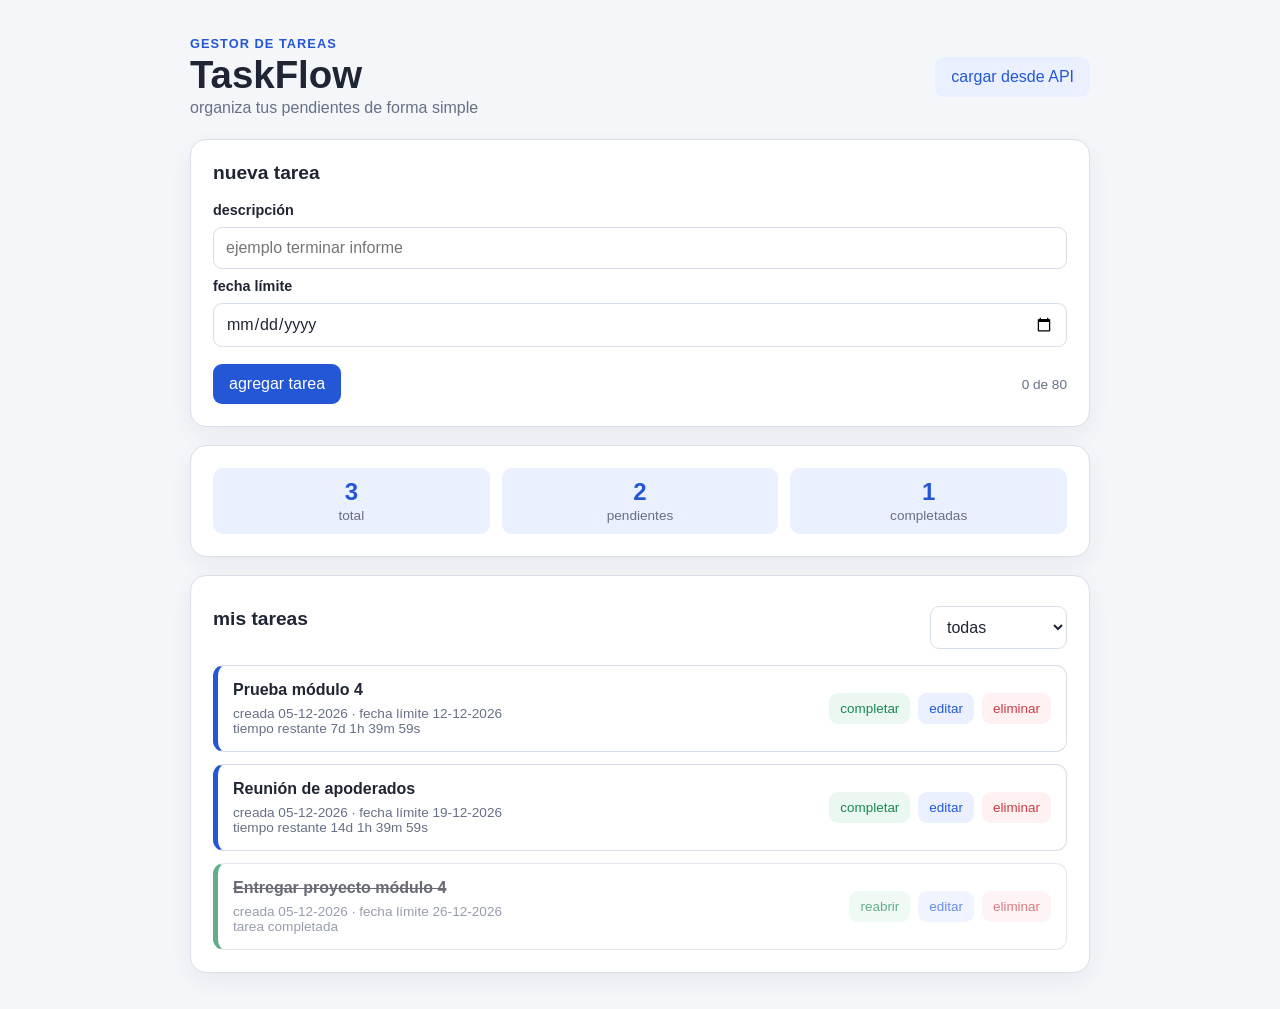
==== index.html @ 5297f8a3 "chore: registra version original de TaskFlow" ====
<!DOCTYPE html>
<html lang="es">
<head>
  <meta charset="UTF-8">
  <meta name="viewport" content="width=device-width, initial-scale=1.0">
  <title>TaskFlow - Gestión de tareas</title>
  <link rel="stylesheet" href="styles.css">
</head>
<body>
  <main class="app">
    <header class="encabezado">
      <div>
        <p class="etiqueta">gestor de tareas</p>
        <h1>TaskFlow</h1>
        <p>organiza tus pendientes de forma simple</p>
      </div>
      <button id="cargarEjemplos" class="secundario" type="button">cargar desde API</button>
    </header>

    <section class="panel">
      <h2>nueva tarea</h2>
      <form id="formTarea">
        <label for="descripcion">descripción</label>
        <input id="descripcion" type="text" maxlength="80" required placeholder="ejemplo terminar informe">

        <label for="fechaLimite">fecha límite</label>
        <input id="fechaLimite" type="date" required>

        <div class="acciones-formulario">
          <button id="guardarTarea" type="submit">agregar tarea</button>
          <span id="contadorTexto">0 de 80</span>
        </div>
      </form>
    </section>

    <section class="resumen" aria-label="resumen de tareas">
      <div><strong id="totalTareas">0</strong><span>total</span></div>
      <div><strong id="tareasPendientes">0</strong><span>pendientes</span></div>
      <div><strong id="tareasCompletadas">0</strong><span>completadas</span></div>
    </section>

    <section class="panel">
      <div class="barra-lista">
        <h2>mis tareas</h2>
        <select id="filtro" aria-label="filtrar tareas">
          <option value="todas">todas</option>
          <option value="pendiente">pendientes</option>
          <option value="completada">completadas</option>
        </select>
      </div>
      <p id="estadoApi" class="estado" role="status"></p>
      <div id="listaTareas" class="lista"></div>
    </section>

    <div id="notificacion" class="notificacion" role="status" aria-live="polite"></div>
  </main>

  <script src="app.js"></script>
</body>
</html>
---- styles.css ----
:root {
  --azul: #2457d6;
  --azul-claro: #eaf0ff;
  --fondo: #f4f6fa;
  --texto: #202534;
  --gris: #667085;
  --borde: #d8deea;
  --verde: #198754;
  --rojo: #c93c47;
}

* { box-sizing: border-box; }

body {
  margin: 0;
  min-height: 100vh;
  font-family: Arial, sans-serif;
  color: var(--texto);
  background: var(--fondo);
}

button, input, select { font: inherit; }

.app {
  width: min(900px, 92%);
  margin: 36px auto;
}

.encabezado {
  display: flex;
  align-items: center;
  justify-content: space-between;
  gap: 24px;
  margin-bottom: 22px;
}

.encabezado h1 { margin: 2px 0; font-size: 2.4rem; }
.encabezado p { margin: 0; color: var(--gris); }
.etiqueta { color: var(--azul) !important; font-weight: bold; text-transform: uppercase; font-size: .8rem; letter-spacing: .08em; }

.panel, .resumen {
  background: white;
  border: 1px solid var(--borde);
  border-radius: 16px;
  padding: 22px;
  margin-bottom: 18px;
  box-shadow: 0 8px 24px rgba(31, 41, 55, .06);
}

.panel h2 { margin: 0 0 18px; font-size: 1.2rem; }

form { display: grid; gap: 9px; }
label { font-weight: bold; font-size: .9rem; }
input, select {
  width: 100%;
  padding: 11px 12px;
  color: var(--texto);
  background: white;
  border: 1px solid var(--borde);
  border-radius: 9px;
}

input:focus, select:focus { outline: 3px solid var(--azul-claro); border-color: var(--azul); }

button {
  border: 0;
  border-radius: 9px;
  padding: 11px 16px;
  color: white;
  background: var(--azul);
  cursor: pointer;
}

button:hover { filter: brightness(.94); }
button:disabled { opacity: .6; cursor: wait; }
.secundario { color: var(--azul); background: var(--azul-claro); }
.peligro { color: var(--rojo); background: #fff0f1; }
.completar { color: var(--verde); background: #eaf8f1; }

.acciones-formulario, .barra-lista {
  display: flex;
  align-items: center;
  justify-content: space-between;
  gap: 14px;
  margin-top: 8px;
}

#contadorTexto { color: var(--gris); font-size: .85rem; }
.barra-lista select { width: auto; }

.resumen {
  display: grid;
  grid-template-columns: repeat(3, 1fr);
  gap: 12px;
  text-align: center;
}

.resumen div { padding: 10px; border-radius: 10px; background: var(--azul-claro); }
.resumen strong { display: block; font-size: 1.5rem; color: var(--azul); }
.resumen span { color: var(--gris); font-size: .85rem; }

.lista { display: grid; gap: 12px; }
.tarea {
  display: grid;
  grid-template-columns: 1fr auto;
  gap: 14px;
  padding: 15px;
  border: 1px solid var(--borde);
  border-left: 5px solid var(--azul);
  border-radius: 11px;
  transition: transform .2s, box-shadow .2s;
}

.tarea:hover { transform: translateY(-2px); box-shadow: 0 7px 18px rgba(31, 41, 55, .09); }
.tarea.destacada { border-color: var(--azul); }
.tarea.completada { opacity: .68; border-left-color: var(--verde); }
.tarea.completada h3 { text-decoration: line-through; }
.tarea h3 { margin: 0 0 7px; font-size: 1rem; }
.tarea p { margin: 0; color: var(--gris); font-size: .85rem; }
.botones { display: flex; gap: 8px; align-items: center; }
.botones button { padding: 8px 11px; font-size: .84rem; }
.estado, .vacio { color: var(--gris); }

.notificacion {
  position: fixed;
  right: 24px;
  bottom: 24px;
  max-width: 320px;
  padding: 13px 17px;
  border-radius: 10px;
  color: white;
  background: var(--texto);
  opacity: 0;
  transform: translateY(12px);
  pointer-events: none;
  transition: .25s;
}

.notificacion.visible { opacity: 1; transform: translateY(0); }

@media (max-width: 620px) {
  .encabezado, .acciones-formulario { align-items: stretch; flex-direction: column; }
  .resumen { grid-template-columns: 1fr; }
  .tarea { grid-template-columns: 1fr; }
  .botones { flex-wrap: wrap; }
}
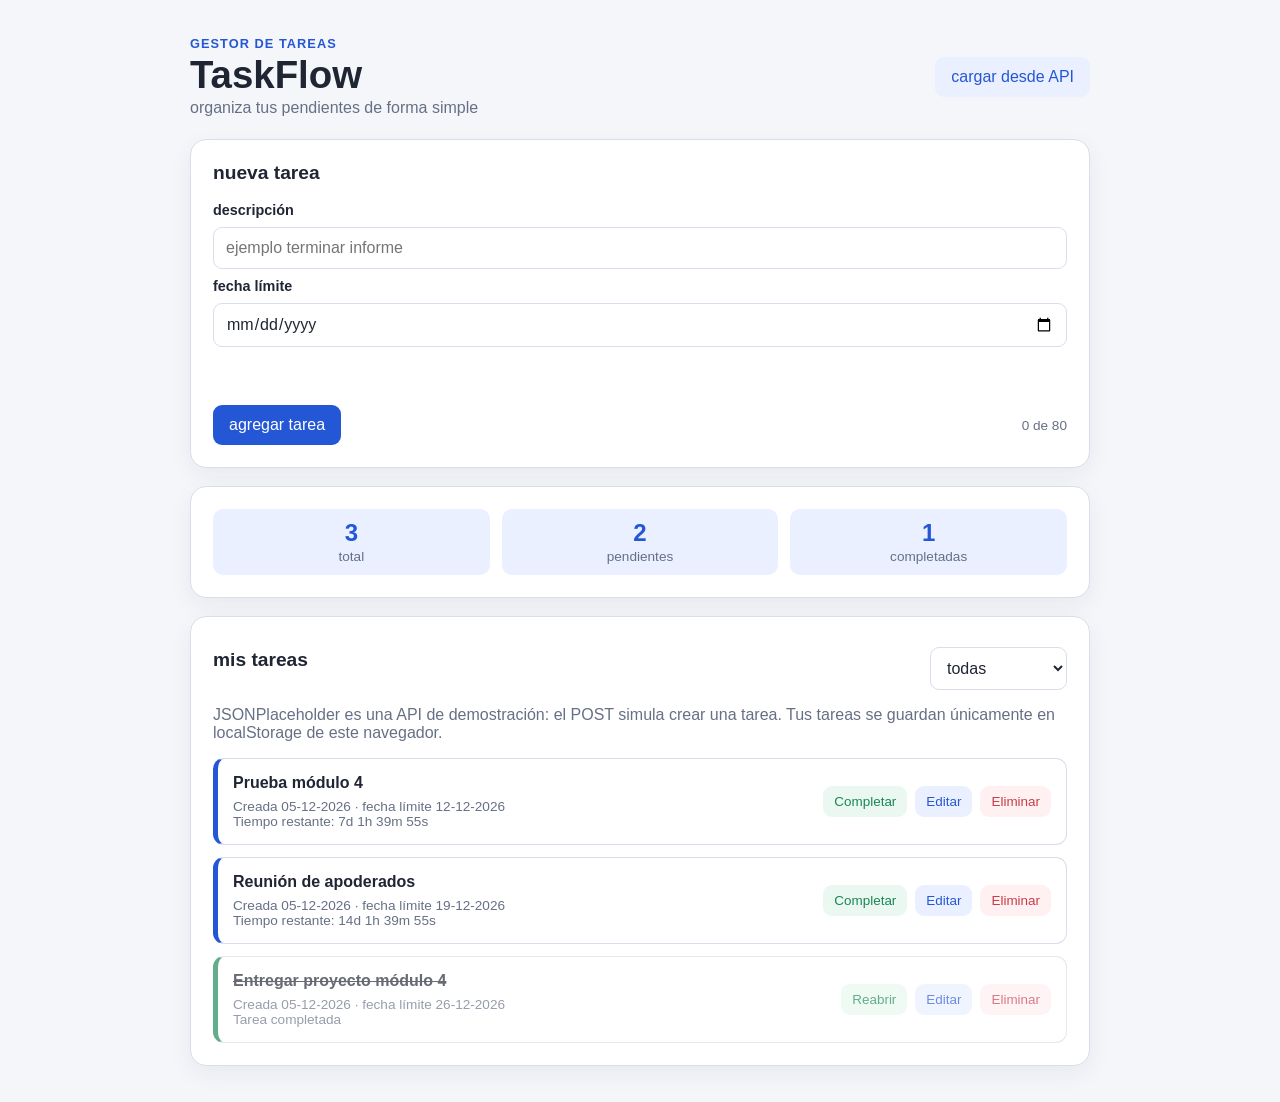
==== commit 44edfab0: "fix: valida tareas y hace robusta la persistencia y la API" ====
--- a/index.html
+++ b/index.html
@@ -17,15 +17,17 @@
       <button id="cargarEjemplos" class="secundario" type="button">cargar desde API</button>
     </header>
 
+    <p id="avisoAlmacenamiento" role="alert"></p>
     <section class="panel">
       <h2>nueva tarea</h2>
       <form id="formTarea">
         <label for="descripcion">descripción</label>
-        <input id="descripcion" type="text" maxlength="80" required placeholder="ejemplo terminar informe">
+        <input id="descripcion" type="text" maxlength="80" aria-describedby="contadorTexto" required placeholder="ejemplo terminar informe">
 
         <label for="fechaLimite">fecha límite</label>
         <input id="fechaLimite" type="date" required>
 
+        <p id="errorFormulario" class="error" role="alert"></p>
         <div class="acciones-formulario">
           <button id="guardarTarea" type="submit">agregar tarea</button>
           <span id="contadorTexto">0 de 80</span>
@@ -48,6 +50,7 @@
           <option value="completada">completadas</option>
         </select>
       </div>
+      <p class="estado">JSONPlaceholder es una API de demostración: el POST simula crear una tarea. Tus tareas se guardan únicamente en localStorage de este navegador.</p>
       <p id="estadoApi" class="estado" role="status"></p>
       <div id="listaTareas" class="lista"></div>
     </section>
@@ -55,6 +58,23 @@
     <div id="notificacion" class="notificacion" role="status" aria-live="polite"></div>
   </main>
 
+  <dialog id="editarDialogo" aria-labelledby="tituloEdicion">
+    <h2 id="tituloEdicion">Editar tarea</h2>
+    <form id="formEditar">
+      <label for="editarDescripcion">Descripción</label>
+      <input id="editarDescripcion" maxlength="80" required aria-describedby="contadorEdicion" autofocus>
+      <span id="contadorEdicion">0 de 80</span>
+      <label for="editarFecha">Fecha límite</label>
+      <input id="editarFecha" type="date" required>
+      <p id="errorEdicion" class="error" role="alert"></p>
+      <div class="botones">
+        <button type="submit">Guardar cambios</button>
+        <button id="cancelarEdicion" type="button" class="secundario">Cancelar</button>
+      </div>
+    </form>
+  </dialog>
+  <script src="modelos.js"></script>
+  <script src="api.js"></script>
   <script src="app.js"></script>
 </body>
 </html>
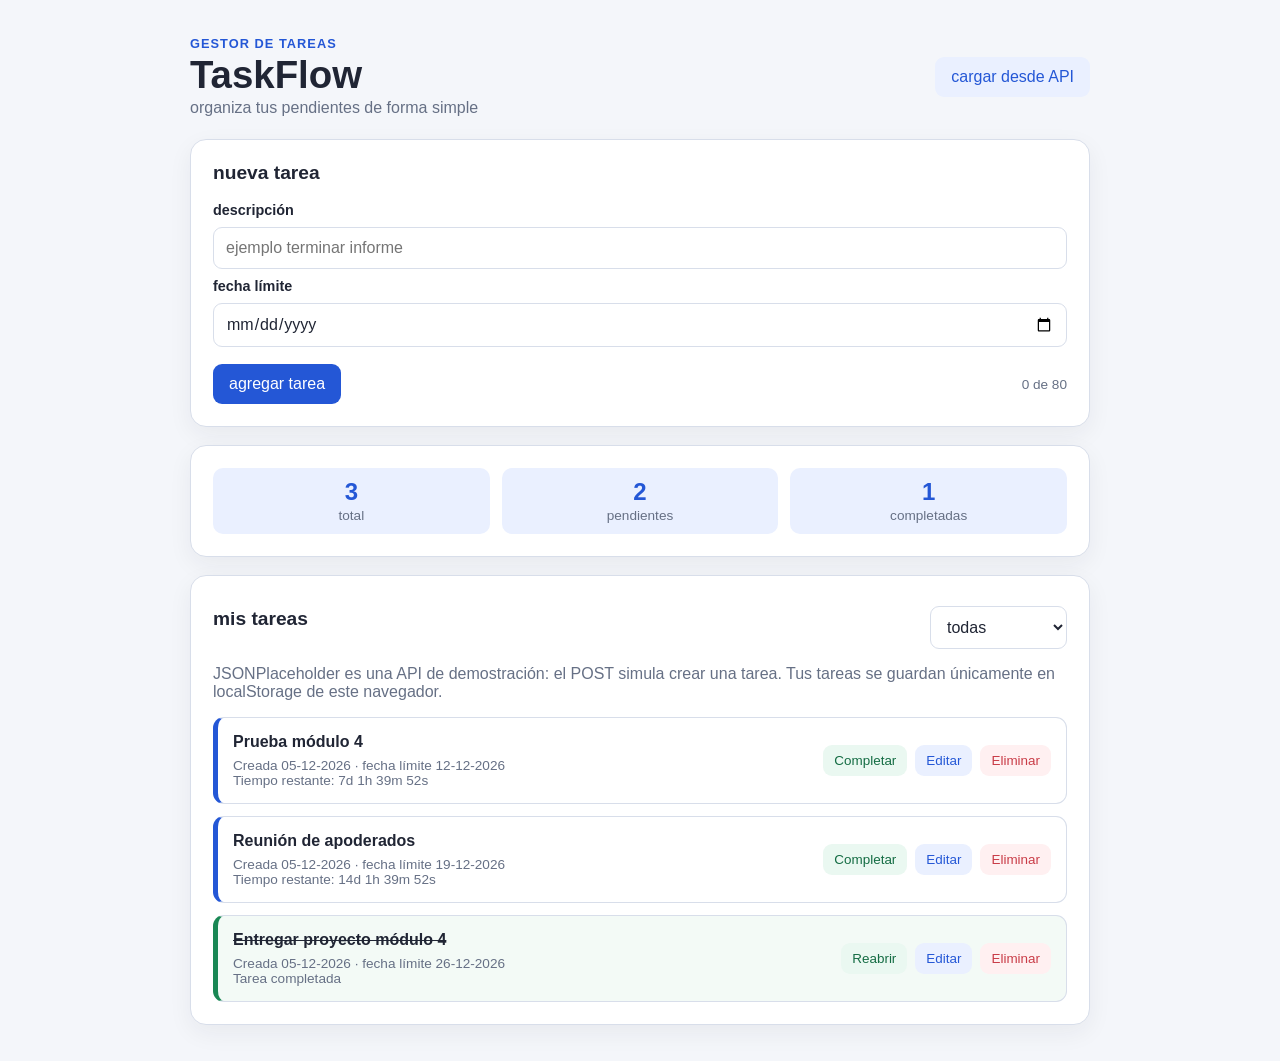
==== commit 9fce2cd2: "fix: integra confirmacion de eliminacion accesible" ====
--- a/index.html
+++ b/index.html
@@ -58,6 +58,15 @@
     <div id="notificacion" class="notificacion" role="status" aria-live="polite"></div>
   </main>
 
+  <dialog id="eliminarDialogo" aria-labelledby="tituloEliminar">
+    <h2 id="tituloEliminar">¿Eliminar esta tarea?</h2>
+    <p>Esta acción quitará la tarea de este navegador.</p>
+    <p id="errorEliminar" class="error" role="alert"></p>
+    <div class="botones">
+      <button id="cancelarEliminar" type="button" class="secundario" autofocus>Cancelar</button>
+      <button id="confirmarEliminar" type="button" class="peligro">Eliminar tarea</button>
+    </div>
+  </dialog>
   <dialog id="editarDialogo" aria-labelledby="tituloEdicion">
     <h2 id="tituloEdicion">Editar tarea</h2>
     <form id="formEditar">
--- a/styles.css
+++ b/styles.css
@@ -144,3 +144,25 @@
   .tarea { grid-template-columns: 1fr; }
   .botones { flex-wrap: wrap; }
 }
+/* Ajustes de accesibilidad conservando la paleta y distribución originales. */
+:focus-visible { outline: 3px solid #2457d6; outline-offset: 3px; }
+.tarea { grid-template-columns: minmax(0, 1fr) auto; }
+.tarea > div { min-width: 0; }
+.tarea h3, .tarea p { overflow-wrap: anywhere; }
+.tarea.completada { opacity: 1; background: #f3faf6; }
+.completar { color: #146c43; }
+.error, #avisoAlmacenamiento { color: #a32632; }
+.error:empty, #avisoAlmacenamiento:empty { display: none; }
+dialog { width: min(480px, calc(100% - 32px)); max-height: calc(100% - 32px); overflow: auto; padding: 24px; border: 1px solid var(--borde); border-radius: 16px; color: var(--texto); }
+dialog::backdrop { background: rgb(20 30 50 / 45%); }
+dialog .botones { flex-wrap: wrap; }
+.notificacion { max-width: min(320px, calc(100vw - 32px)); right: 16px; bottom: 16px; }
+@media (max-width: 620px) {
+  .tarea { grid-template-columns: minmax(0, 1fr); }
+  .barra-lista { flex-wrap: wrap; }
+  .panel, .resumen { padding: 18px; }
+}
+@media (prefers-reduced-motion: reduce) {
+  *, *::before, *::after { transition: none !important; }
+  .tarea:hover { transform: none; }
+}
